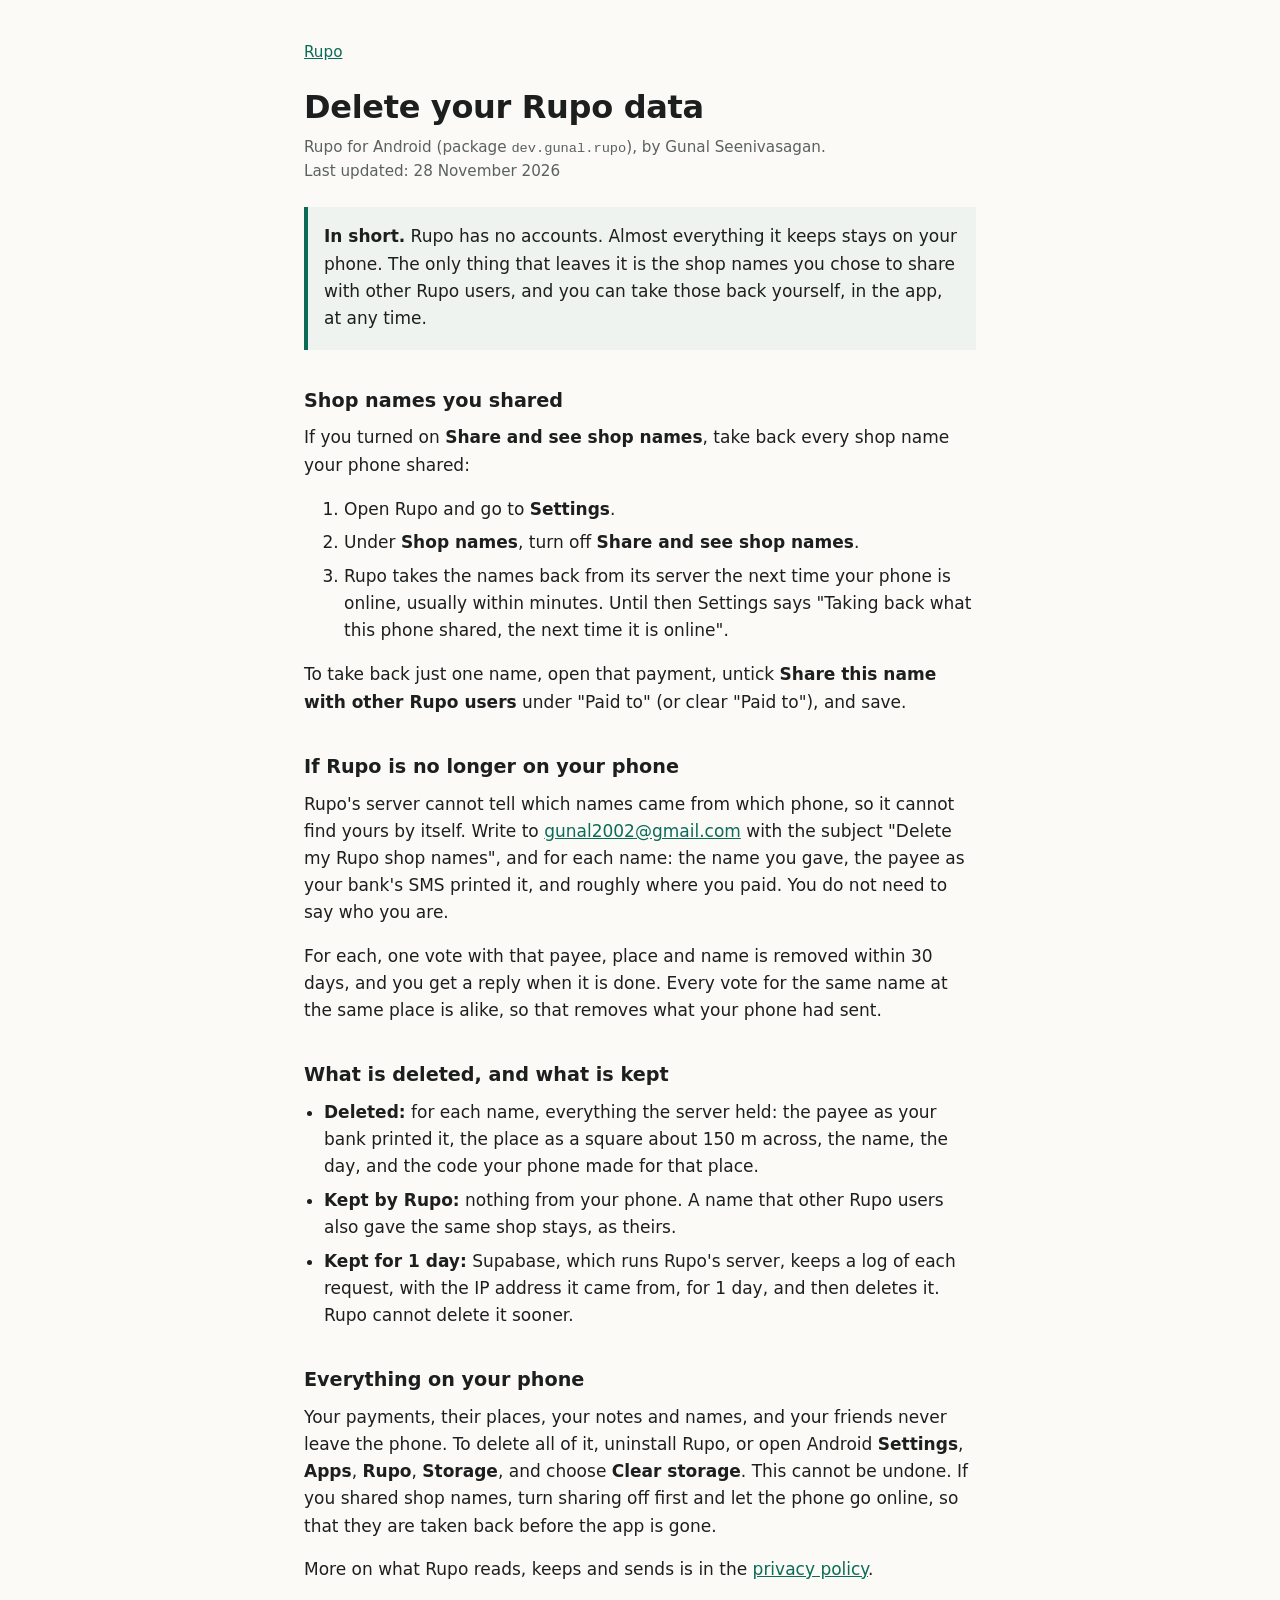
==== delete-data.html @ 8ba57023 "Delete your Rupo data: a page for Play's Delete data URL How to take back shared shop names in the a" ====
<!doctype html>
<html lang="en">
<head>
<meta charset="utf-8">
<meta name="viewport" content="width=device-width, initial-scale=1">
<title>Delete your Rupo data</title>
<meta name="description" content="How to delete the shop names you shared from Rupo, and everything Rupo keeps on your phone.">
<link rel="stylesheet" href="style.css">
</head>
<body>
<main>
<p class="crumb"><a href="./">Rupo</a></p>
<h1>Delete your Rupo data</h1>
<p class="meta">Rupo for Android (package <code>dev.gunal.rupo</code>), by Gunal Seenivasagan.<br>
Last updated: 28 November 2026</p>

<div class="summary">
<p><strong>In short.</strong> Rupo has no accounts. Almost everything it keeps stays on your phone. The
only thing that leaves it is the shop names you chose to share with other Rupo users, and you can take
those back yourself, in the app, at any time.</p>
</div>

<h2>Shop names you shared</h2>
<p>If you turned on <strong>Share and see shop names</strong>, take back every shop name your phone shared:</p>
<ol>
<li>Open Rupo and go to <strong>Settings</strong>.</li>
<li>Under <strong>Shop names</strong>, turn off <strong>Share and see shop names</strong>.</li>
<li>Rupo takes the names back from its server the next time your phone is online, usually within
minutes. Until then Settings says "Taking back what this phone shared, the next time it is online".</li>
</ol>
<p>To take back just one name, open that payment, untick <strong>Share this name with other Rupo
users</strong> under "Paid to" (or clear "Paid to"), and save.</p>

<h2>If Rupo is no longer on your phone</h2>
<p>Rupo's server cannot tell which names came from which phone, so it cannot find yours by itself.
Write to <a href="mailto:gunal2002@gmail.com?subject=Delete%20my%20Rupo%20shop%20names">gunal2002@gmail.com</a>
with the subject "Delete my Rupo shop names", and for each name: the name you gave, the payee as your bank's
SMS printed it, and roughly where you paid. You do not need to say who you are.</p>
<p>For each, one vote with that payee, place and name is removed within 30 days, and you get a reply when
it is done. Every vote for the same name at the same place is alike, so that removes what your phone had
sent.</p>

<h2>What is deleted, and what is kept</h2>
<ul>
<li><strong>Deleted:</strong> for each name, everything the server held: the payee as your bank printed it,
the place as a square about 150 m across, the name, the day, and the code your phone made for that place.</li>
<li><strong>Kept by Rupo:</strong> nothing from your phone. A name that other Rupo users also gave the same
shop stays, as theirs.</li>
<li><strong>Kept for 1 day:</strong> Supabase, which runs Rupo's server, keeps a log of each request, with
the IP address it came from, for 1 day, and then deletes it. Rupo cannot delete it sooner.</li>
</ul>

<h2>Everything on your phone</h2>
<p>Your payments, their places, your notes and names, and your friends never leave the phone. To delete all
of it, uninstall Rupo, or open Android <strong>Settings</strong>, <strong>Apps</strong>, <strong>Rupo</strong>,
<strong>Storage</strong>, and choose <strong>Clear storage</strong>. This cannot be undone. If you shared
shop names, turn sharing off first and let the phone go online, so that they are taken back before the app
is gone.</p>

<p>More on what Rupo reads, keeps and sends is in the <a href="privacy.html">privacy policy</a>.</p>
</main>
</body>
</html>
---- style.css ----
/* No fonts, scripts or images are loaded from anywhere: the page asks the reader's browser for nothing else. */
:root {
  --page: #fbfaf7;
  --ink: #1d1f1e;
  --soft: #5b615e;
  --line: #dcd9d1;
  --accent: #0b6b57;
  --panel: #eef3ef;
}
@media (prefers-color-scheme: dark) {
  :root {
    --page: #151716;
    --ink: #e9ebe8;
    --soft: #a3aaa6;
    --line: #333836;
    --accent: #6fd0b7;
    --panel: #1e2422;
  }
}
* { box-sizing: border-box; }
html { -webkit-text-size-adjust: 100%; }
body {
  margin: 0;
  background: var(--page);
  color: var(--ink);
  font: 17px/1.6 system-ui, -apple-system, "Segoe UI", Roboto, sans-serif;
}
main { max-width: 44rem; margin: 0 auto; padding: 2.5rem 1rem 4rem; }
h1 { font-size: 2rem; line-height: 1.2; margin: 0 0 0.5rem; letter-spacing: -0.01em; }
h2 { font-size: 1.2rem; margin: 2.25rem 0 0.5rem; }
p, ul { margin: 0 0 1rem; }
ul { padding-left: 1.25rem; }
li { margin-bottom: 0.4rem; }
a { color: var(--accent); }
code { font: 0.9em ui-monospace, "SF Mono", Menlo, Consolas, monospace; overflow-wrap: anywhere; }
.crumb { margin-bottom: 1.5rem; font-size: 0.95rem; }
.meta { color: var(--soft); font-size: 0.95rem; }
.lead { font-size: 1.15rem; }
.summary { background: var(--panel); border-left: 4px solid var(--accent); padding: 1rem 1rem 0.1rem; margin: 1.5rem 0; }
table { width: 100%; border-collapse: collapse; margin: 0 0 1rem; font-size: 0.95rem; }
th, td { text-align: left; vertical-align: top; padding: 0.6rem 0.75rem 0.6rem 0; border-bottom: 1px solid var(--line); }
th { color: var(--soft); font-weight: 600; }
/* On a phone each row becomes a block, so nothing scrolls sideways. */
@media (max-width: 40rem) {
  thead { display: none; }
  tr { display: block; padding: 0.6rem 0; border-bottom: 1px solid var(--line); }
  td { display: block; border: 0; padding: 0.15rem 0; }
}
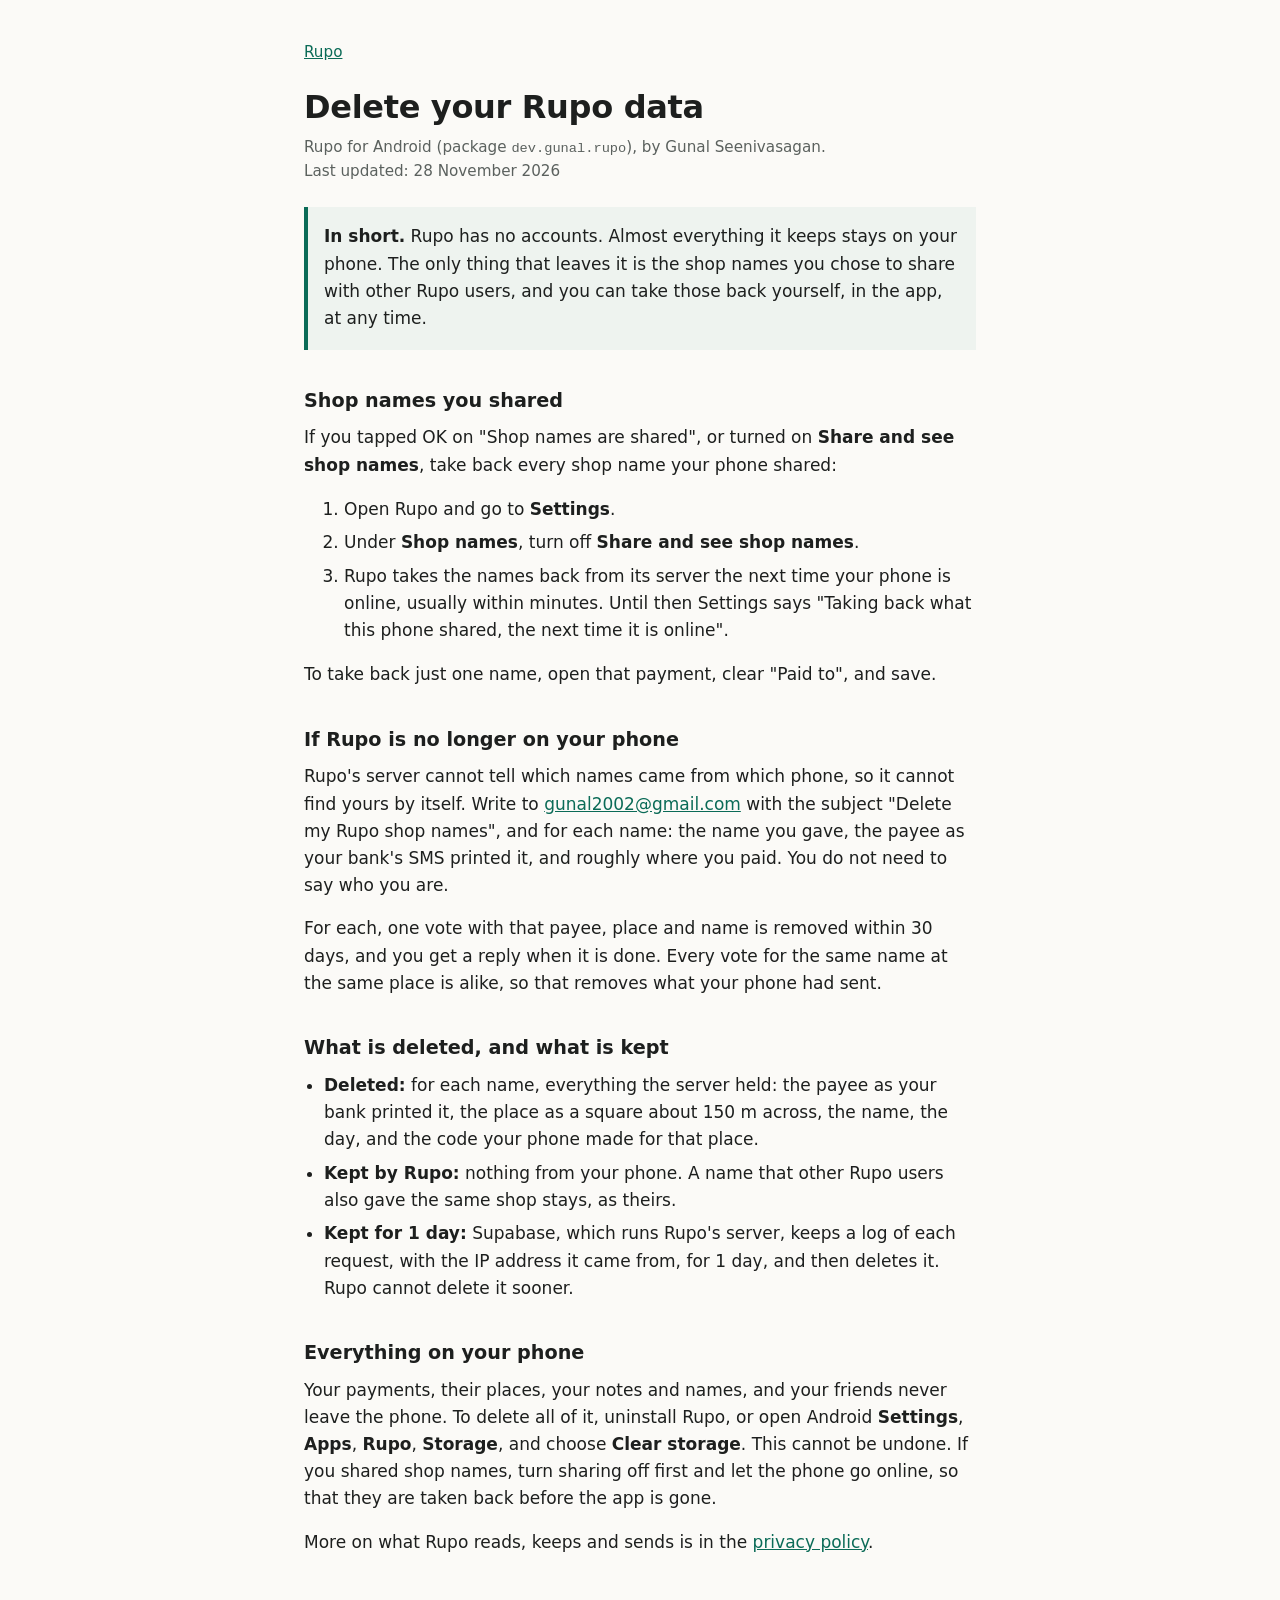
==== commit d7e3a7bb: "Privacy policy and delete-data page for Rupo 1.4.1 Shop names are shared once OK is tapped on the no" ====
--- a/delete-data.html
+++ b/delete-data.html
@@ -21,15 +21,15 @@
 </div>
 
 <h2>Shop names you shared</h2>
-<p>If you turned on <strong>Share and see shop names</strong>, take back every shop name your phone shared:</p>
+<p>If you tapped OK on "Shop names are shared", or turned on <strong>Share and see shop names</strong>,
+take back every shop name your phone shared:</p>
 <ol>
 <li>Open Rupo and go to <strong>Settings</strong>.</li>
 <li>Under <strong>Shop names</strong>, turn off <strong>Share and see shop names</strong>.</li>
 <li>Rupo takes the names back from its server the next time your phone is online, usually within
 minutes. Until then Settings says "Taking back what this phone shared, the next time it is online".</li>
 </ol>
-<p>To take back just one name, open that payment, untick <strong>Share this name with other Rupo
-users</strong> under "Paid to" (or clear "Paid to"), and save.</p>
+<p>To take back just one name, open that payment, clear "Paid to", and save.</p>
 
 <h2>If Rupo is no longer on your phone</h2>
 <p>Rupo's server cannot tell which names came from which phone, so it cannot find yours by itself.
